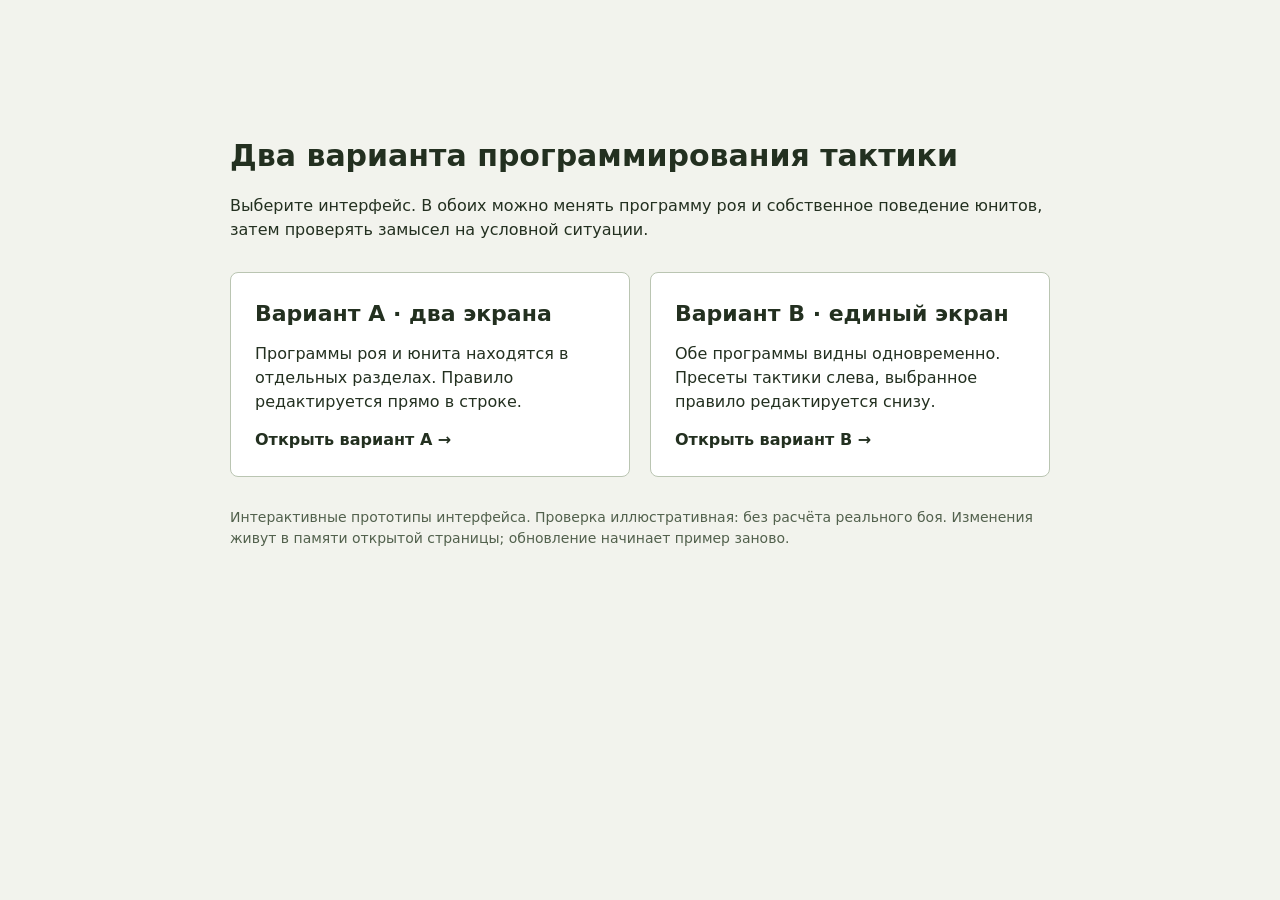
==== index.html @ 23d55c7a "Publish two standalone interface previews" ====
<!doctype html>
<html lang="ru"><head><meta charset="utf-8"><meta name="viewport" content="width=device-width, initial-scale=1"><meta name="robots" content="noindex, nofollow, noarchive"><title>SOTF — два варианта интерфейса</title>
<style>body{margin:0;background:#f2f3ed;color:#233020;font:16px/1.5 system-ui,Segoe UI,sans-serif}main{max-width:820px;margin:10vh auto;padding:28px}h1{font-size:30px;line-height:1.2}.variants{display:grid;grid-template-columns:1fr 1fr;gap:20px;margin:30px 0}a{display:block;color:inherit;background:white;border:1px solid #bac5b2;border-radius:8px;padding:24px;text-decoration:none}a:hover,a:focus-visible{outline:3px solid #39582e;outline-offset:3px}h2{margin:0 0 12px;font-size:22px}p{margin:0 0 14px}.hint{font-size:14px;color:#52614d}@media(max-width:600px){.variants{grid-template-columns:1fr}main{margin:24px auto;padding:20px}}</style></head>
<body><main><h1>Два варианта программирования тактики</h1><p>Выберите интерфейс. В обоих можно менять программу роя и собственное поведение юнитов, затем проверять замысел на условной ситуации.</p>
<div class="variants"><a href="./variant-a/"><h2>Вариант A · два экрана</h2><p>Программы роя и юнита находятся в отдельных разделах. Правило редактируется прямо в строке.</p><strong>Открыть вариант A →</strong></a><a href="./variant-b/"><h2>Вариант B · единый экран</h2><p>Обе программы видны одновременно. Пресеты тактики слева, выбранное правило редактируется снизу.</p><strong>Открыть вариант B →</strong></a></div>
<p class="hint">Интерактивные прототипы интерфейса. Проверка иллюстративная: без расчёта реального боя. Изменения живут в памяти открытой страницы; обновление начинает пример заново.</p></main></body></html>
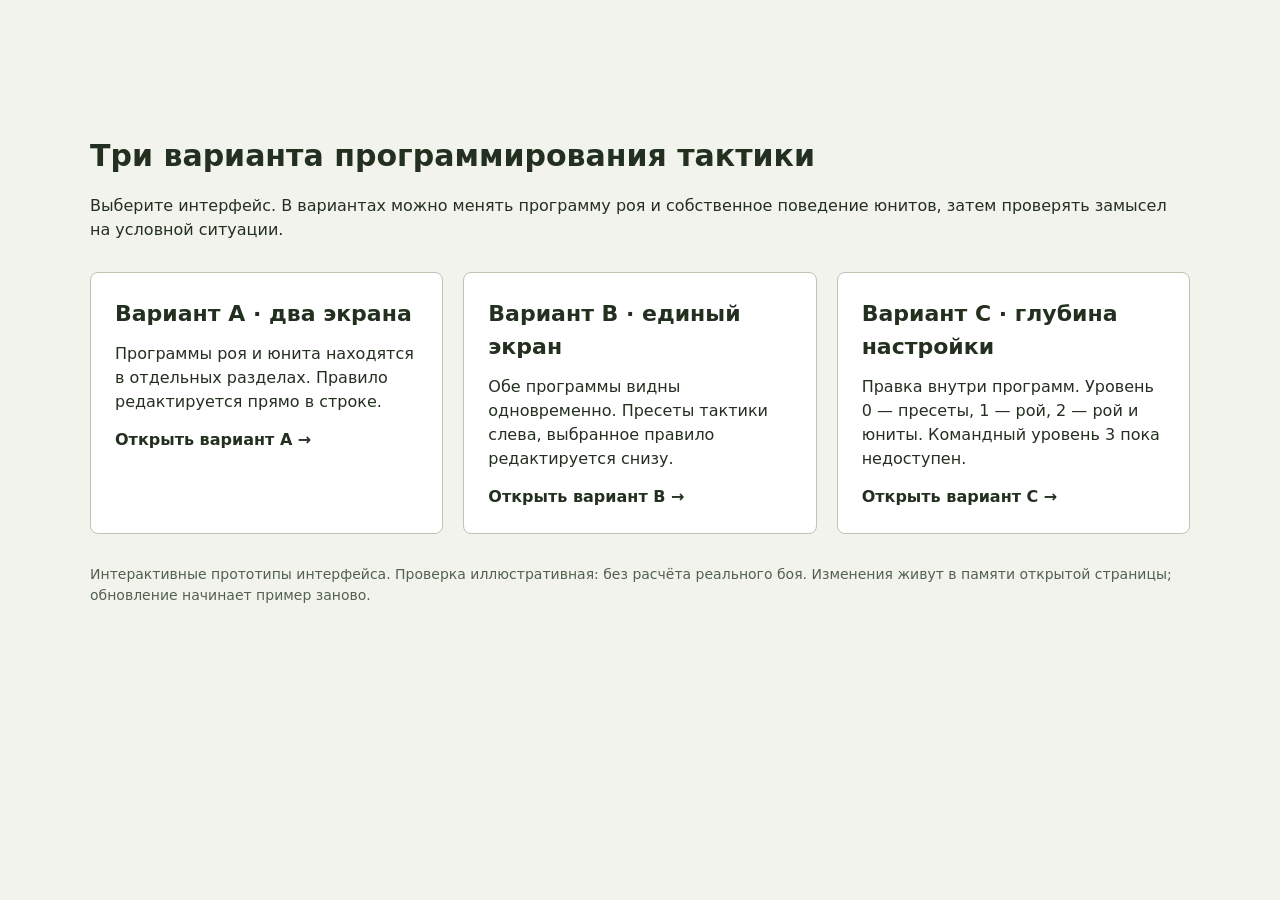
==== commit e9d38c91: "Add depth modes as interface variant C" ====
--- a/index.html
+++ b/index.html
@@ -1,6 +1,6 @@
 <!doctype html>
-<html lang="ru"><head><meta charset="utf-8"><meta name="viewport" content="width=device-width, initial-scale=1"><meta name="robots" content="noindex, nofollow, noarchive"><title>SOTF — два варианта интерфейса</title>
-<style>body{margin:0;background:#f2f3ed;color:#233020;font:16px/1.5 system-ui,Segoe UI,sans-serif}main{max-width:820px;margin:10vh auto;padding:28px}h1{font-size:30px;line-height:1.2}.variants{display:grid;grid-template-columns:1fr 1fr;gap:20px;margin:30px 0}a{display:block;color:inherit;background:white;border:1px solid #bac5b2;border-radius:8px;padding:24px;text-decoration:none}a:hover,a:focus-visible{outline:3px solid #39582e;outline-offset:3px}h2{margin:0 0 12px;font-size:22px}p{margin:0 0 14px}.hint{font-size:14px;color:#52614d}@media(max-width:600px){.variants{grid-template-columns:1fr}main{margin:24px auto;padding:20px}}</style></head>
-<body><main><h1>Два варианта программирования тактики</h1><p>Выберите интерфейс. В обоих можно менять программу роя и собственное поведение юнитов, затем проверять замысел на условной ситуации.</p>
-<div class="variants"><a href="./variant-a/"><h2>Вариант A · два экрана</h2><p>Программы роя и юнита находятся в отдельных разделах. Правило редактируется прямо в строке.</p><strong>Открыть вариант A →</strong></a><a href="./variant-b/"><h2>Вариант B · единый экран</h2><p>Обе программы видны одновременно. Пресеты тактики слева, выбранное правило редактируется снизу.</p><strong>Открыть вариант B →</strong></a></div>
+<html lang="ru"><head><meta charset="utf-8"><meta name="viewport" content="width=device-width, initial-scale=1"><meta name="robots" content="noindex, nofollow, noarchive"><title>SOTF — три варианта интерфейса</title>
+<style>body{margin:0;background:#f2f3ed;color:#233020;font:16px/1.5 system-ui,Segoe UI,sans-serif}main{max-width:1100px;margin:10vh auto;padding:28px}h1{font-size:30px;line-height:1.2}.variants{display:grid;grid-template-columns:repeat(3,minmax(0,1fr));gap:20px;margin:30px 0}a{display:block;color:inherit;background:white;border:1px solid #bac5b2;border-radius:8px;padding:24px;text-decoration:none}a:hover,a:focus-visible{outline:3px solid #39582e;outline-offset:3px}h2{margin:0 0 12px;font-size:22px}p{margin:0 0 14px}.hint{font-size:14px;color:#52614d}@media(max-width:600px){.variants{grid-template-columns:1fr}main{margin:24px auto;padding:20px}}</style></head>
+<body><main><h1>Три варианта программирования тактики</h1><p>Выберите интерфейс. В вариантах можно менять программу роя и собственное поведение юнитов, затем проверять замысел на условной ситуации.</p>
+<div class="variants"><a href="./variant-a/"><h2>Вариант A · два экрана</h2><p>Программы роя и юнита находятся в отдельных разделах. Правило редактируется прямо в строке.</p><strong>Открыть вариант A →</strong></a><a href="./variant-b/"><h2>Вариант B · единый экран</h2><p>Обе программы видны одновременно. Пресеты тактики слева, выбранное правило редактируется снизу.</p><strong>Открыть вариант B →</strong></a><a href="./variant-c/"><h2>Вариант C · глубина настройки</h2><p>Правка внутри программ. Уровень 0 — пресеты, 1 — рой, 2 — рой и юниты. Командный уровень 3 пока недоступен.</p><strong>Открыть вариант C →</strong></a></div>
 <p class="hint">Интерактивные прототипы интерфейса. Проверка иллюстративная: без расчёта реального боя. Изменения живут в памяти открытой страницы; обновление начинает пример заново.</p></main></body></html>
